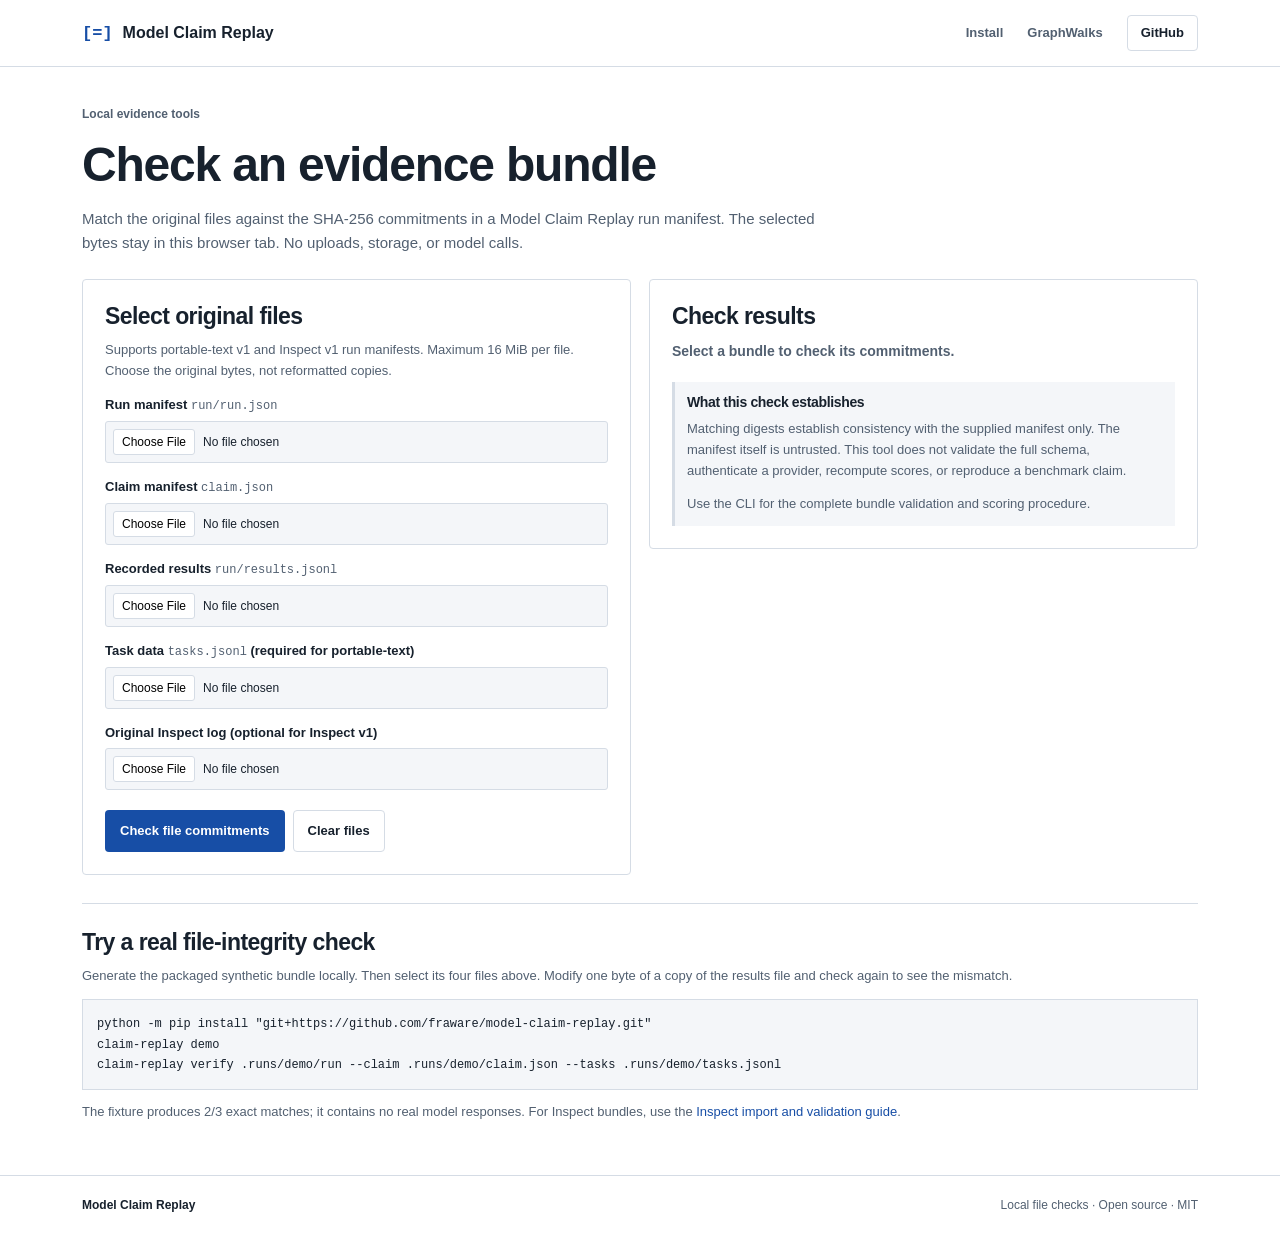
==== website/check.html @ dbd03eaf "Add local browser file commitment checker for replay bundles" ====
<!doctype html>
<html lang="en">
<head>
  <meta charset="utf-8">
  <meta name="viewport" content="width=device-width, initial-scale=1">
  <meta name="color-scheme" content="light">
  <meta name="description" content="Check Model Claim Replay file commitments locally in your browser. No uploads or API keys.">
  <meta http-equiv="Content-Security-Policy" content="default-src 'none'; script-src 'self'; style-src 'self'; connect-src 'none'; form-action 'none'; base-uri 'none'; object-src 'none'">
  <link rel="canonical" href="https://fraware.github.io/model-claim-replay/check.html">
  <title>Check an evidence bundle — Model Claim Replay</title>
  <link rel="stylesheet" href="./style.css">
  <link rel="stylesheet" href="./check.css">
  <script src="./check.js" defer></script>
</head>
<body>
  <a class="skip" href="#main">Skip to bundle checker</a>
  <header class="site-header"><div class="wrap header-inside">
    <a class="brand" href="./index.html"><span class="brand-mark" aria-hidden="true">[=]</span><span>Model Claim Replay</span></a>
    <nav class="navigation" aria-label="Main navigation"><a href="./index.html#install">Install</a><a href="./graphwalks.html">GraphWalks</a><a class="github-link" href="https://github.com/fraware/model-claim-replay">GitHub</a></nav>
  </div></header>
  <main id="main" class="wrap checker">
    <p class="section-label">Local evidence tools</p>
    <h1>Check an evidence bundle</h1>
    <p class="checker-lede">Match the original files against the SHA-256 commitments in a Model Claim Replay run manifest. The selected bytes stay in this browser tab. No uploads, storage, or model calls.</p>
    <div class="checker-layout">
      <section class="checker-panel" aria-labelledby="files-heading">
        <h2 id="files-heading">Select original files</h2>
        <p class="checker-note">Supports portable-text v1 and Inspect v1 run manifests. Maximum 16 MiB per file. Choose the original bytes, not reformatted copies.</p>
        <form id="bundle-form">
          <label for="run-file">Run manifest <code>run/run.json</code></label>
          <input id="run-file" type="file" accept=".json,application/json" required>
          <label for="claim-file">Claim manifest <code>claim.json</code></label>
          <input id="claim-file" type="file" accept=".json,application/json" required>
          <label for="results-file">Recorded results <code>run/results.jsonl</code></label>
          <input id="results-file" type="file" accept=".jsonl,.ndjson" required>
          <label for="tasks-file">Task data <code>tasks.jsonl</code> (required for portable-text)</label>
          <input id="tasks-file" type="file" accept=".jsonl,.ndjson">
          <label for="source-file">Original Inspect log (optional for Inspect v1)</label>
          <input id="source-file" type="file">
          <div class="checker-actions"><button class="button button-dark" type="submit" id="check-submit">Check file commitments</button><button class="button button-light" type="reset">Clear files</button></div>
        </form>
      </section>
      <section class="checker-panel" aria-labelledby="results-heading">
        <h2 id="results-heading">Check results</h2>
        <p id="check-status" role="status">Select a bundle to check its commitments.</p>
        <dl id="bundle-summary" hidden></dl>
        <div id="check-results" aria-live="polite"></div>
        <div class="trust-note">
          <h3>What this check establishes</h3>
          <p>Matching digests establish consistency with the supplied manifest only. The manifest itself is untrusted. This tool does not validate the full schema, authenticate a provider, recompute scores, or reproduce a benchmark claim.</p>
          <p>Use the CLI for the complete bundle validation and scoring procedure.</p>
        </div>
      </section>
    </div>
    <section class="checker-help">
      <h2>Try a real file-integrity check</h2>
      <p>Generate the packaged synthetic bundle locally. Then select its four files above. Modify one byte of a copy of the results file and check again to see the mismatch.</p>
      <pre><code>python -m pip install "git+https://github.com/fraware/model-claim-replay.git"
claim-replay demo
claim-replay verify .runs/demo/run --claim .runs/demo/claim.json --tasks .runs/demo/tasks.jsonl</code></pre>
      <p>The fixture produces 2/3 exact matches; it contains no real model responses. For Inspect bundles, use the <a href="https://github.com/fraware/model-claim-replay#import-an-official-inspect-ai-evaluation-log">Inspect import and validation guide</a>.</p>
    </section>
  </main>
  <footer class="footer"><div class="wrap footer-inner"><span class="footer-brand">Model Claim Replay</span><span>Local file checks · Open source · MIT</span></div></footer>
</body>
</html>
---- website/style.css ----
/* Shared interface tokens: neutral surfaces, blue actions, rust warnings.
   System sans-serif for reading; monospace only for machine identifiers. */
:root {
  --ink: #17212d;
  --muted: #526071;
  --line: #d5dce5;
  --surface: #f4f6f9;
  --white: #ffffff;
  --accent: #174ea6;
  --accent-hover: #103b81;
  --accent-soft: #eaf1fc;
  --warning: #963b16;
  --warning-soft: #fff1e8;
  --sans: Arial, Helvetica, sans-serif;
  --mono: ui-monospace, SFMono-Regular, Consolas, "Liberation Mono", monospace;
}
* { box-sizing: border-box; }
html { scroll-behavior: auto; }
body { margin: 0; background: var(--white); color: var(--ink); font: 15px/1.6 var(--sans); }
h1,h2,h3,p { margin: 0; }
h1,h2,h3 { font-weight: 700; line-height: 1.22; letter-spacing: -.025em; }
h1 { font-size: clamp(32px,4vw,48px); }
h2 { font-size: clamp(23px,2.5vw,32px); }
h3 { font-size: 19px; }
em,i { font-style: normal; }
a { color: var(--accent); text-decoration: none; }
a:hover { text-decoration: underline; text-underline-offset: 3px; }
button,input { font: inherit; }
button { cursor: pointer; }
button:disabled { cursor: default; opacity: .55; }
:focus-visible { outline: 2px solid var(--accent); outline-offset: 3px; }
.wrap { max-width: 1180px; padding-left: 32px; padding-right: 32px; margin: 0 auto; }
.skip { position: absolute; left: 10px; top: -70px; z-index: 20; padding: 10px; background: var(--white); }
.skip:focus { top: 10px; }
.brand { display: inline-flex; align-items: center; gap: 10px; color: var(--ink); font-size: 16px; font-weight: 700; white-space: nowrap; }
.brand-mark { font: 700 17px var(--mono); color: var(--accent); }
.brand:hover { text-decoration: none; }
@media (max-width: 700px) {
  .wrap { padding-left: 20px; padding-right: 20px; }
}

.site-header { border-bottom: 1px solid var(--line); }
.header-inside { min-height: 66px; display:flex; align-items:center; justify-content:space-between; gap:16px; }
.navigation { display:flex; align-items:center; gap:24px; font-size:13px; font-weight:600; }
.navigation a { color:var(--muted); }
.navigation .github-link { color:var(--ink); border:1px solid var(--line); padding:7px 13px; border-radius:4px; }
.hero { display:grid; grid-template-columns:minmax(0,1fr) minmax(0,1.04fr); gap:44px; align-items:center; padding-top:52px; padding-bottom:42px; }
.section-label { font-size:12px; font-weight:600; color:var(--muted); margin-bottom:12px; }
.section-label .rule { display:none; }
.hero h1 { margin-bottom:18px; }
.hero .intro { max-width:480px; color:var(--muted); font-size:16px; }
.hero-actions { display:flex; flex-wrap:wrap; gap:10px; margin-top:22px; }
.button { display:inline-flex; align-items:center; justify-content:center; gap:12px; border:1px solid transparent; border-radius:4px; min-height:42px; padding:9px 14px; font-size:13px; line-height:1.4; font-weight:700; }
.button:hover { text-decoration:none; }
.button-dark,.button-accent { background:var(--accent); color:var(--white); }
.button-dark:hover,.button-accent:hover:not(:disabled) { background:var(--accent-hover); }
.button-light,.button-paper { background:var(--white); color:var(--ink); border-color:var(--line); }
.button-light:hover,.button-paper:hover { background:var(--surface); }
.hero-plate { border:1px solid var(--line); border-radius:5px; padding:22px; background:var(--white); }
.plate-top { display:flex; justify-content:space-between; align-items:center; flex-wrap:wrap; gap:8px; padding-bottom:12px; border-bottom:1px solid var(--line); font-size:12px; color:var(--muted); }
.plate-stamp { color:var(--accent); font-weight:600; }
.plate-kicker { color:var(--muted); font-size:12px; margin-top:16px; }
.finding-headline { font-size:22px; margin:6px 0 14px; letter-spacing:-.02em; }
.finding-number { font-size:48px; line-height:1.1; font-weight:700; font-variant-numeric:tabular-nums; letter-spacing:-.04em; margin-bottom:14px; }
.finding-number span { font-size:24px; font-weight:400; color:var(--muted); letter-spacing:0; }
.finding-bar { display:flex; height:12px; gap:3px; }
.finding-bar span { flex:1; background:#5c87cd; }
.finding-bar span+span { background:#b74d22; }
.finding-labels { display:flex; justify-content:space-between; gap:10px; font-size:12px; margin-top:6px; }
.finding-labels span+span { color:var(--warning); text-align:right; }
.finding-limit { margin-top:12px; font-size:13px; }
.plate-note { color:var(--muted); font-size:13px; margin:9px 0 12px; }
.finding-links { display:flex; flex-wrap:wrap; gap:6px 16px; font-size:13px; }
.install,.work,.closing-inner { padding-top:36px; padding-bottom:40px; border-top:1px solid var(--line); }
.install-grid { display:grid; grid-template-columns:minmax(0,.8fr) minmax(0,1.2fr); gap:32px; align-items:center; }
.install-grid>div { min-width:0; }
.install h2 { margin-bottom:10px; }
.install-grid p { color:var(--muted); font-size:14px; margin-bottom:10px; }
.text-link { font-size:13px; font-weight:600; }
.install-terminal { border:1px solid var(--line); border-radius:4px; background:var(--surface); }
.terminal-top { display:flex; justify-content:space-between; align-items:center; padding:10px 14px; border-bottom:1px solid var(--line); font-size:12px; color:var(--muted); }
.terminal-top button,.reset-button { color:var(--accent); border:0; background:transparent; padding:4px; font-size:12px; font-weight:600; }
.install-terminal pre { padding:14px; margin:0; overflow-x:auto; font:12px/1.9 var(--mono); }
.install-terminal p { border-top:1px solid var(--line); padding:10px 14px; margin:0; font-size:12px; }
.work-header,.compare-intro { display:flex; align-items:flex-end; justify-content:space-between; gap:24px; margin-bottom:22px; }
.work-header>p,.compare-intro>p { max-width:420px; color:var(--muted); font-size:14px; }
.filter-bar { display:flex; gap:20px; border-bottom:1px solid var(--line); overflow-x:auto; }
.filter { white-space:nowrap; border:0; border-bottom:3px solid transparent; background:transparent; padding:9px 2px; color:var(--muted); font-size:13px; }
.filter span { font:11px var(--mono); margin-left:4px; }
.filter.active { color:var(--accent); border-bottom-color:var(--accent); font-weight:700; }
.claim-row { width:100%; text-align:left; border:0; border-bottom:1px solid var(--line); color:var(--ink); background:var(--white); display:grid; grid-template-columns:32px minmax(0,1fr) auto; gap:15px; padding:20px 8px; align-items:center; }
.claim-row:hover,.claim-row.selected { background:var(--accent-soft); }
.claim-marker,.tag { color:var(--muted); font:11px var(--mono); }
.claim-row h3 { margin:5px 0; }
.claim-row p { font-size:13px; color:var(--muted); }
.claim-status { border:1px solid var(--line); padding:7px 9px; color:var(--muted); font-size:10px; font-weight:700; border-radius:3px; text-align:right; }
.claim-detail { padding:20px; background:var(--surface); border-bottom:1px solid var(--line); font-size:14px; }
.claim-detail[hidden] { display:none; }
.detail-grid { display:grid; grid-template-columns:1fr .7fr; gap:24px; }
.detail-grid strong { display:block; font-size:11px; color:var(--muted); }
.detail-grid p { margin:6px 0 14px; }
.lab-section,.compare-section,.manifesto { border-top:1px solid var(--line); padding:38px 0 42px; }
.lab-grid { display:grid; grid-template-columns:minmax(0,1.5fr) minmax(0,1fr); gap:16px; }
.lab-console,.lab-summary,.compare-workspace { border:1px solid var(--line); border-radius:4px; min-width:0; }
.console-bar,.console-footer { display:flex; justify-content:space-between; align-items:center; gap:10px; padding:12px 16px; font-size:12px; color:var(--muted); background:var(--surface); }
.console-bar { border-bottom:1px solid var(--line); }
.console-footer { border-top:1px solid var(--line); }
.console-body { padding:24px 20px; }
.console-label { display:flex; justify-content:space-between; font:11px var(--mono); color:var(--muted); }
.task-prompt { margin:16px 0 20px; font-size:19px; font-weight:600; }
.answer-grid { display:grid; grid-template-columns:1fr 1fr; border:1px solid var(--line); }
.answer-grid>div { min-width:0; padding:12px; }
.answer-grid>div+div { border-left:1px solid var(--line); }
.answer-grid span { display:block; font-size:10px; color:var(--muted); }
.answer-grid code { display:block; font:14px/1.5 var(--mono); margin-top:6px; overflow-wrap:anywhere; }
.verdict { margin-top:14px; font-size:13px; color:var(--muted); font-weight:600; }
.verdict.pass { color:var(--accent); }
.verdict.fail,.conclusion-label.blocked { color:var(--warning); }
.lab-summary { padding:20px; background:var(--surface); }
.mono,.muted { color:var(--muted); font:11px var(--mono); }
.score-value { font-size:48px; line-height:1.2; font-weight:700; margin-top:10px; font-variant-numeric:tabular-nums; }
.score-value span { font-size:23px; color:var(--muted); font-weight:400; }
.score-caption,.summary-disclaimer { font-size:12px; color:var(--muted); }
.progress-track,.pair-track { height:6px; background:#dce3ed; margin:14px 0; }
.progress-track div,.pair-track i { height:100%; background:var(--accent); display:block; }
.summary-meta>div { display:flex; justify-content:space-between; gap:10px; padding:11px 0; border-bottom:1px solid var(--line); font-size:12px; }
.summary-meta span { color:var(--muted); }
.summary-meta strong { text-align:right; }
.summary-disclaimer { margin-top:15px; }
.scenario-heading,.compare-foot { display:flex; justify-content:space-between; gap:12px; align-items:center; padding:12px 16px; border-bottom:1px solid var(--line); font-size:11px; background:var(--surface); }
.scenario-heading span { color:var(--muted); }
.scenario-options { display:flex; border-bottom:1px solid var(--line); }
.scenario { flex:1; min-width:0; border:0; border-right:1px solid var(--line); background:var(--white); text-align:left; color:var(--muted); padding:12px; font-size:12px; }
.scenario:last-child { border-right:0; }
.scenario.active,.scenario:hover { background:var(--accent-soft); color:var(--accent); }
.scenario.active { font-weight:700; }
.scenario-index { font:10px var(--mono); margin-right:6px; }
.pair-board { display:grid; grid-template-columns:1fr 1fr; }
.pair-model { min-width:0; padding:18px 20px; border-bottom:1px solid var(--line); }
.pair-model:first-child { border-right:1px solid var(--line); }
.pair-model>span { font-size:11px; color:var(--muted); }
.pair-model>strong { display:block; font-size:40px; font-variant-numeric:tabular-nums; }
.pair-model small { font-size:12px; font-weight:400; color:var(--muted); }
.pair-conclusion { padding:20px; display:grid; grid-template-columns:minmax(0,1fr) minmax(0,.7fr); gap:24px; }
.conclusion-label { color:var(--accent); font-size:11px; font-weight:700; }
.pair-conclusion>div:first-child>strong { display:block; font-size:23px; line-height:1.3; margin:6px 0; }
.pair-conclusion p { color:var(--muted); font-size:13px; }
.pair-checks>div { display:flex; justify-content:space-between; gap:8px; border-bottom:1px solid var(--line); padding:9px 0; font-size:11px; }
.pair-checks strong { text-align:right; }
.compare-foot { border-top:1px solid var(--line); border-bottom:0; }
.compare-foot p { color:var(--muted); max-width:620px; }
.compare-foot a { font-weight:600; }
.manifesto-grid { display:grid; grid-template-columns:.3fr 1fr; gap:24px; }
.manifesto p { max-width:680px; color:var(--muted); font-size:14px; margin:10px 0; }
.manifesto a { font-size:13px; }
.closing { background:var(--surface); }
.closing-links { display:flex; align-items:center; gap:16px; margin-top:16px; font-size:13px; }
.footer { border-top:1px solid var(--line); color:var(--muted); font-size:12px; }
.footer-inner { display:flex; justify-content:space-between; gap:18px; padding-top:20px; padding-bottom:20px; }
.footer-brand { color:var(--ink); font-weight:700; }
@media(max-width:900px) { .hero { gap:24px; } .desktop-break { display:none; } }
@media(max-width:700px) {
  .header-inside { min-height:58px; flex-wrap:wrap; padding-top:12px; padding-bottom:12px; }
  .navigation { gap:14px; flex-wrap:wrap; font-size:12px; }
  .hero,.install-grid,.lab-grid,.detail-grid,.pair-conclusion,.manifesto-grid { grid-template-columns:minmax(0,1fr); gap:18px; }
  .hero { padding-top:28px; padding-bottom:28px; }
  .hero-plate { padding:16px; }
  .work-header,.compare-intro { display:block; }
  .work-header>p,.compare-intro>p { margin-top:8px; }
  .claim-row { grid-template-columns:22px minmax(0,1fr); gap:10px; padding:16px 4px; }
  .claim-status { grid-column:2; justify-self:start; text-align:left; white-space:normal; }
  .scenario-heading,.compare-foot,.footer-inner,.closing-links { flex-wrap:wrap; }
  .scenario { padding:10px 8px; }
  .scenario-index { display:block; margin-bottom:4px; }
  .pair-model { padding:14px; }
  .pair-model>strong { font-size:32px; }
  .lab-section,.compare-section,.manifesto,.install,.work,.closing-inner { padding-top:28px; padding-bottom:30px; }
}

.finding-share { display:flex; flex-wrap:wrap; gap:8px 12px; align-items:center; border-top:1px solid var(--line); padding-top:12px; margin-top:14px; }
.finding-share .button { min-height:34px; font-size:12px; padding:6px 10px; }
.finding-share [role=status] { font-size:12px; color:var(--muted); }
.finding-share textarea { width:100%; font:12px/1.5 var(--sans); border:1px solid var(--line); padding:8px; resize:vertical; }
.contribute-copy { color:var(--muted); margin-top:10px; font-size:14px; }
---- website/check.css ----
.checker { padding-top:38px; padding-bottom:40px; }
.checker-lede { max-width:750px; color:var(--muted); margin:12px 0 24px; }
.checker-layout { display:grid; grid-template-columns:minmax(0,1fr) minmax(0,1fr); gap:18px; align-items:start; }
.checker-panel { border:1px solid var(--line); border-radius:4px; padding:22px; min-width:0; }
.checker-panel h2,.checker-help h2 { font-size:23px; margin-bottom:10px; }
.checker-note,.trust-note p,.checker-help p { font-size:13px; color:var(--muted); margin:8px 0 12px; }
#bundle-form label { display:block; margin:14px 0 5px; font-size:13px; font-weight:600; }
#bundle-form label code { font:12px var(--mono); color:var(--muted); }
#bundle-form input { display:block; width:100%; min-width:0; border:1px solid var(--line); border-radius:3px; padding:7px; font-size:12px; background:var(--surface); }
#bundle-form input::file-selector-button { border:1px solid var(--line); background:var(--white); padding:5px 8px; margin-right:8px; border-radius:3px; cursor:pointer; }
.checker-actions { display:flex; flex-wrap:wrap; gap:8px; margin-top:20px; }
#check-status { color:var(--muted); font-size:14px; font-weight:600; }
#check-status[data-outcome="match"] { color:var(--accent); }
#check-status[data-outcome="mismatch"],#check-status[data-outcome="error"] { color:var(--warning); }
#bundle-summary { margin:12px 0; display:grid; grid-template-columns:100px minmax(0,1fr); gap:5px 10px; font-size:12px; }
#bundle-summary[hidden] { display:none; }
#bundle-summary dt { color:var(--muted); }
#bundle-summary dd { margin:0; overflow-wrap:anywhere; }
.check-row { border-top:1px solid var(--line); padding:10px 0; font-size:12px; }
.check-row strong { display:block; font-size:13px; }
.check-row[data-result="mismatch"] strong { color:var(--warning); }
.check-row[data-result="match"] strong { color:var(--accent); }
.check-row code { display:block; overflow-wrap:anywhere; font:11px/1.5 var(--mono); }
.trust-note { margin-top:20px; padding:12px; background:var(--surface); border-left:3px solid var(--line); }
.trust-note h3 { font-size:14px; }
.trust-note p:last-child { margin-bottom:0; }
.checker-help { border-top:1px solid var(--line); margin-top:28px; padding-top:24px; }
.checker-help pre { background:var(--surface); border:1px solid var(--line); padding:14px; overflow-x:auto; font:12px/1.7 var(--mono); }
@media(max-width:700px) { .checker-layout { grid-template-columns:minmax(0,1fr); } .checker { padding-top:24px; } .checker-panel { padding:15px; } }
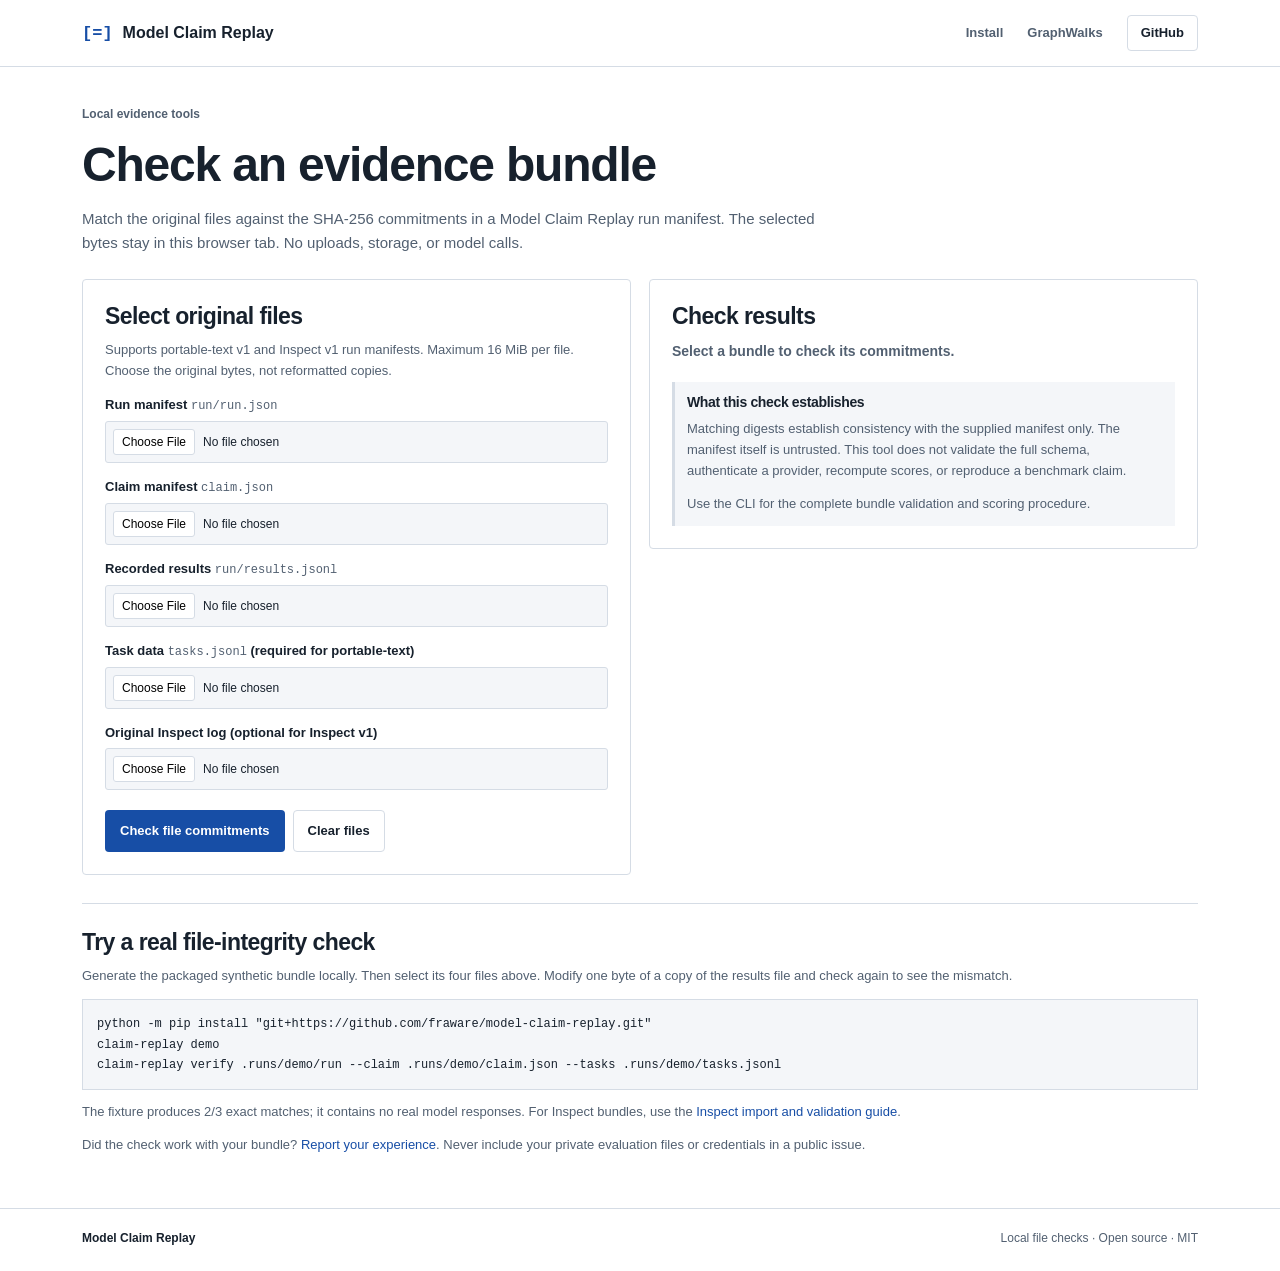
==== commit 3d7c0bfe: "Merge main into release validation and expose real developer feedback paths" ====
--- a/website/check.html
+++ b/website/check.html
@@ -59,6 +59,7 @@
 claim-replay demo
 claim-replay verify .runs/demo/run --claim .runs/demo/claim.json --tasks .runs/demo/tasks.jsonl</code></pre>
       <p>The fixture produces 2/3 exact matches; it contains no real model responses. For Inspect bundles, use the <a href="https://github.com/fraware/model-claim-replay#import-an-official-inspect-ai-evaluation-log">Inspect import and validation guide</a>.</p>
+      <p>Did the check work with your bundle? <a href="https://github.com/fraware/model-claim-replay/issues/new?template=developer-replay-feedback.yml">Report your experience</a>. Never include your private evaluation files or credentials in a public issue.</p>
     </section>
   </main>
   <footer class="footer"><div class="wrap footer-inner"><span class="footer-brand">Model Claim Replay</span><span>Local file checks · Open source · MIT</span></div></footer>
--- a/website/style.css
+++ b/website/style.css
@@ -182,3 +182,9 @@
 .finding-share [role=status] { font-size:12px; color:var(--muted); }
 .finding-share textarea { width:100%; font:12px/1.5 var(--sans); border:1px solid var(--line); padding:8px; resize:vertical; }
 .contribute-copy { color:var(--muted); margin-top:10px; font-size:14px; }
+
+.local-tool { display:flex; align-items:center; justify-content:space-between; gap:24px; padding-top:28px; padding-bottom:28px; border-top:1px solid var(--line); }
+.local-tool h2 { font-size:24px; }
+.local-tool p { font-size:14px; color:var(--muted); max-width:660px; margin-top:8px; }
+.local-tool .button { flex-shrink:0; }
+@media(max-width:700px) { .local-tool { align-items:flex-start; flex-direction:column; gap:14px; } }
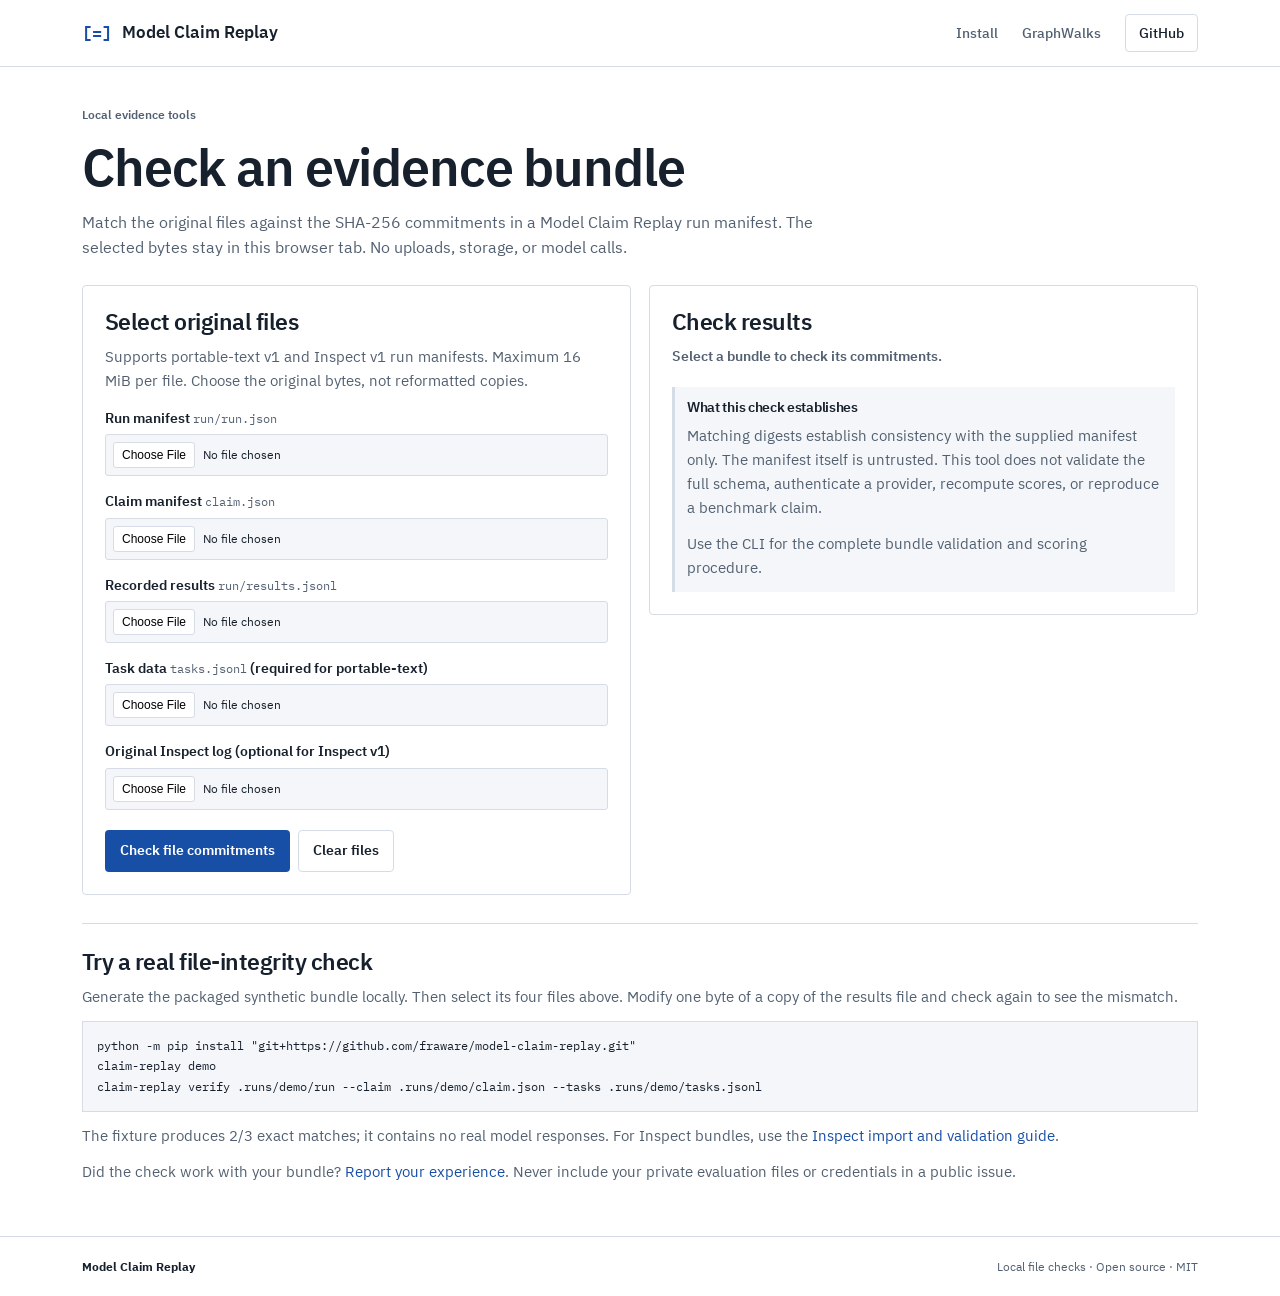
==== commit 3780e954: "Introduce self-hosted IBM Plex typography across public pages" ====
--- a/website/check.html
+++ b/website/check.html
@@ -5,9 +5,10 @@
   <meta name="viewport" content="width=device-width, initial-scale=1">
   <meta name="color-scheme" content="light">
   <meta name="description" content="Check Model Claim Replay file commitments locally in your browser. No uploads or API keys.">
-  <meta http-equiv="Content-Security-Policy" content="default-src 'none'; script-src 'self'; style-src 'self'; connect-src 'none'; form-action 'none'; base-uri 'none'; object-src 'none'">
+  <meta http-equiv="Content-Security-Policy" content="default-src 'none'; script-src 'self'; style-src 'self'; font-src 'self'; connect-src 'none'; form-action 'none'; base-uri 'none'; object-src 'none'">
   <link rel="canonical" href="https://fraware.github.io/model-claim-replay/check.html">
   <title>Check an evidence bundle — Model Claim Replay</title>
+  <link rel="stylesheet" href="./base.css">
   <link rel="stylesheet" href="./style.css">
   <link rel="stylesheet" href="./check.css">
   <script src="./check.js" defer></script>
--- a/website/base.css
+++ b/website/base.css
@@ -0,0 +1,86 @@
+@font-face {
+  font-family: "IBM Plex Sans";
+  src: url("./fonts/IBMPlexSans-Regular.woff2") format("woff2");
+  font-weight: 400;
+  font-style: normal;
+  font-display: swap;
+}
+@font-face {
+  font-family: "IBM Plex Sans";
+  src: url("./fonts/IBMPlexSans-Medium.woff2") format("woff2");
+  font-weight: 500;
+  font-style: normal;
+  font-display: swap;
+}
+@font-face {
+  font-family: "IBM Plex Sans";
+  src: url("./fonts/IBMPlexSans-SemiBold.woff2") format("woff2");
+  font-weight: 600;
+  font-style: normal;
+  font-display: swap;
+}
+@font-face {
+  font-family: "IBM Plex Sans";
+  src: url("./fonts/IBMPlexSans-Bold.woff2") format("woff2");
+  font-weight: 700;
+  font-style: normal;
+  font-display: swap;
+}
+@font-face {
+  font-family: "IBM Plex Mono";
+  src: url("./fonts/IBMPlexMono-Regular.woff2") format("woff2");
+  font-weight: 400;
+  font-style: normal;
+  font-display: swap;
+}
+@font-face {
+  font-family: "IBM Plex Mono";
+  src: url("./fonts/IBMPlexMono-Bold.woff2") format("woff2");
+  font-weight: 700;
+  font-style: normal;
+  font-display: swap;
+}
+
+/* Shared interface tokens: neutral surfaces, blue actions, rust warnings.
+   IBM Plex Sans for reading; IBM Plex Mono for machine identifiers. */
+:root {
+  --ink: #17212d;
+  --muted: #526071;
+  --line: #d5dce5;
+  --surface: #f4f6f9;
+  --white: #ffffff;
+  --accent: #174ea6;
+  --accent-hover: #103b81;
+  --accent-soft: #eaf1fc;
+  --warning: #963b16;
+  --warning-soft: #fff1e8;
+  --sans: "IBM Plex Sans", Arial, Helvetica, sans-serif;
+  --mono: "IBM Plex Mono", ui-monospace, SFMono-Regular, Consolas, "Liberation Mono", monospace;
+}
+* { box-sizing: border-box; }
+html { scroll-behavior: auto; }
+body { margin: 0; background: var(--white); color: var(--ink); font: 16px/1.6 var(--sans); font-synthesis: none; }
+h1,h2,h3,p { margin: 0; }
+h1,h2,h3 { font-weight: 600; line-height: 1.18; letter-spacing: -.022em; }
+h1 { font-size: clamp(34px,4.3vw,52px); }
+h2 { font-size: clamp(25px,2.5vw,32px); }
+h3 { font-size: 20px; }
+code,pre,kbd,samp { font-family: var(--mono); }
+button,input,select,textarea { font-family: var(--sans); }
+em,i { font-style: normal; }
+a { color: var(--accent); text-decoration: none; }
+a:hover { text-decoration: underline; text-underline-offset: 3px; }
+button,input { font: inherit; }
+button { cursor: pointer; }
+button:disabled { cursor: default; opacity: .55; }
+:focus-visible { outline: 2px solid var(--accent); outline-offset: 3px; }
+.wrap { max-width: 1180px; padding-left: 32px; padding-right: 32px; margin: 0 auto; }
+.skip { position: absolute; left: 10px; top: -70px; z-index: 20; padding: 10px; background: var(--white); }
+.skip:focus { top: 10px; }
+.brand { display: inline-flex; align-items: center; gap: 10px; color: var(--ink); font-size: 17px; font-weight: 600; white-space: nowrap; }
+.brand-mark { font: 700 17px var(--mono); color: var(--accent); }
+.brand:hover { text-decoration: none; }
+@media (max-width: 700px) {
+  .wrap { padding-left: 20px; padding-right: 20px; }
+}
+
--- a/website/style.css
+++ b/website/style.css
@@ -1,56 +1,15 @@
-/* Shared interface tokens: neutral surfaces, blue actions, rust warnings.
-   System sans-serif for reading; monospace only for machine identifiers. */
-:root {
-  --ink: #17212d;
-  --muted: #526071;
-  --line: #d5dce5;
-  --surface: #f4f6f9;
-  --white: #ffffff;
-  --accent: #174ea6;
-  --accent-hover: #103b81;
-  --accent-soft: #eaf1fc;
-  --warning: #963b16;
-  --warning-soft: #fff1e8;
-  --sans: Arial, Helvetica, sans-serif;
-  --mono: ui-monospace, SFMono-Regular, Consolas, "Liberation Mono", monospace;
-}
-* { box-sizing: border-box; }
-html { scroll-behavior: auto; }
-body { margin: 0; background: var(--white); color: var(--ink); font: 15px/1.6 var(--sans); }
-h1,h2,h3,p { margin: 0; }
-h1,h2,h3 { font-weight: 700; line-height: 1.22; letter-spacing: -.025em; }
-h1 { font-size: clamp(32px,4vw,48px); }
-h2 { font-size: clamp(23px,2.5vw,32px); }
-h3 { font-size: 19px; }
-em,i { font-style: normal; }
-a { color: var(--accent); text-decoration: none; }
-a:hover { text-decoration: underline; text-underline-offset: 3px; }
-button,input { font: inherit; }
-button { cursor: pointer; }
-button:disabled { cursor: default; opacity: .55; }
-:focus-visible { outline: 2px solid var(--accent); outline-offset: 3px; }
-.wrap { max-width: 1180px; padding-left: 32px; padding-right: 32px; margin: 0 auto; }
-.skip { position: absolute; left: 10px; top: -70px; z-index: 20; padding: 10px; background: var(--white); }
-.skip:focus { top: 10px; }
-.brand { display: inline-flex; align-items: center; gap: 10px; color: var(--ink); font-size: 16px; font-weight: 700; white-space: nowrap; }
-.brand-mark { font: 700 17px var(--mono); color: var(--accent); }
-.brand:hover { text-decoration: none; }
-@media (max-width: 700px) {
-  .wrap { padding-left: 20px; padding-right: 20px; }
-}
-
 .site-header { border-bottom: 1px solid var(--line); }
 .header-inside { min-height: 66px; display:flex; align-items:center; justify-content:space-between; gap:16px; }
-.navigation { display:flex; align-items:center; gap:24px; font-size:13px; font-weight:600; }
+.navigation { display:flex; align-items:center; gap:24px; font-size:14px; font-weight:500; }
 .navigation a { color:var(--muted); }
 .navigation .github-link { color:var(--ink); border:1px solid var(--line); padding:7px 13px; border-radius:4px; }
 .hero { display:grid; grid-template-columns:minmax(0,1fr) minmax(0,1.04fr); gap:44px; align-items:center; padding-top:52px; padding-bottom:42px; }
 .section-label { font-size:12px; font-weight:600; color:var(--muted); margin-bottom:12px; }
 .section-label .rule { display:none; }
 .hero h1 { margin-bottom:18px; }
-.hero .intro { max-width:480px; color:var(--muted); font-size:16px; }
+.hero .intro { max-width:480px; color:var(--muted); font-size:17px; }
 .hero-actions { display:flex; flex-wrap:wrap; gap:10px; margin-top:22px; }
-.button { display:inline-flex; align-items:center; justify-content:center; gap:12px; border:1px solid transparent; border-radius:4px; min-height:42px; padding:9px 14px; font-size:13px; line-height:1.4; font-weight:700; }
+.button { display:inline-flex; align-items:center; justify-content:center; gap:12px; border:1px solid transparent; border-radius:4px; min-height:42px; padding:9px 14px; font-size:14px; line-height:1.4; font-weight:600; }
 .button:hover { text-decoration:none; }
 .button-dark,.button-accent { background:var(--accent); color:var(--white); }
 .button-dark:hover,.button-accent:hover:not(:disabled) { background:var(--accent-hover); }
@@ -60,8 +19,8 @@
 .plate-top { display:flex; justify-content:space-between; align-items:center; flex-wrap:wrap; gap:8px; padding-bottom:12px; border-bottom:1px solid var(--line); font-size:12px; color:var(--muted); }
 .plate-stamp { color:var(--accent); font-weight:600; }
 .plate-kicker { color:var(--muted); font-size:12px; margin-top:16px; }
-.finding-headline { font-size:22px; margin:6px 0 14px; letter-spacing:-.02em; }
-.finding-number { font-size:48px; line-height:1.1; font-weight:700; font-variant-numeric:tabular-nums; letter-spacing:-.04em; margin-bottom:14px; }
+.finding-headline { font-size:24px; margin:6px 0 14px; letter-spacing:-.015em; }
+.finding-number { font-size:50px; line-height:1.1; font-weight:600; font-variant-numeric:tabular-nums; letter-spacing:-.04em; margin-bottom:14px; }
 .finding-number span { font-size:24px; font-weight:400; color:var(--muted); letter-spacing:0; }
 .finding-bar { display:flex; height:12px; gap:3px; }
 .finding-bar span { flex:1; background:#5c87cd; }
@@ -75,7 +34,7 @@
 .install-grid { display:grid; grid-template-columns:minmax(0,.8fr) minmax(0,1.2fr); gap:32px; align-items:center; }
 .install-grid>div { min-width:0; }
 .install h2 { margin-bottom:10px; }
-.install-grid p { color:var(--muted); font-size:14px; margin-bottom:10px; }
+.install-grid p { color:var(--muted); font-size:15px; margin-bottom:10px; }
 .text-link { font-size:13px; font-weight:600; }
 .install-terminal { border:1px solid var(--line); border-radius:4px; background:var(--surface); }
 .terminal-top { display:flex; justify-content:space-between; align-items:center; padding:10px 14px; border-bottom:1px solid var(--line); font-size:12px; color:var(--muted); }
@@ -83,7 +42,7 @@
 .install-terminal pre { padding:14px; margin:0; overflow-x:auto; font:12px/1.9 var(--mono); }
 .install-terminal p { border-top:1px solid var(--line); padding:10px 14px; margin:0; font-size:12px; }
 .work-header,.compare-intro { display:flex; align-items:flex-end; justify-content:space-between; gap:24px; margin-bottom:22px; }
-.work-header>p,.compare-intro>p { max-width:420px; color:var(--muted); font-size:14px; }
+.work-header>p,.compare-intro>p { max-width:420px; color:var(--muted); font-size:15px; }
 .filter-bar { display:flex; gap:20px; border-bottom:1px solid var(--line); overflow-x:auto; }
 .filter { white-space:nowrap; border:0; border-bottom:3px solid transparent; background:transparent; padding:9px 2px; color:var(--muted); font-size:13px; }
 .filter span { font:11px var(--mono); margin-left:4px; }
@@ -118,7 +77,7 @@
 .verdict.fail,.conclusion-label.blocked { color:var(--warning); }
 .lab-summary { padding:20px; background:var(--surface); }
 .mono,.muted { color:var(--muted); font:11px var(--mono); }
-.score-value { font-size:48px; line-height:1.2; font-weight:700; margin-top:10px; font-variant-numeric:tabular-nums; }
+.score-value { font-size:48px; line-height:1.2; font-weight:600; margin-top:10px; font-variant-numeric:tabular-nums; }
 .score-value span { font-size:23px; color:var(--muted); font-weight:400; }
 .score-caption,.summary-disclaimer { font-size:12px; color:var(--muted); }
 .progress-track,.pair-track { height:6px; background:#dce3ed; margin:14px 0; }
@@ -151,7 +110,7 @@
 .compare-foot p { color:var(--muted); max-width:620px; }
 .compare-foot a { font-weight:600; }
 .manifesto-grid { display:grid; grid-template-columns:.3fr 1fr; gap:24px; }
-.manifesto p { max-width:680px; color:var(--muted); font-size:14px; margin:10px 0; }
+.manifesto p { max-width:680px; color:var(--muted); font-size:15px; margin:10px 0; }
 .manifesto a { font-size:13px; }
 .closing { background:var(--surface); }
 .closing-links { display:flex; align-items:center; gap:16px; margin-top:16px; font-size:13px; }
@@ -161,7 +120,7 @@
 @media(max-width:900px) { .hero { gap:24px; } .desktop-break { display:none; } }
 @media(max-width:700px) {
   .header-inside { min-height:58px; flex-wrap:wrap; padding-top:12px; padding-bottom:12px; }
-  .navigation { gap:14px; flex-wrap:wrap; font-size:12px; }
+  .navigation { gap:14px; flex-wrap:wrap; font-size:13px; }
   .hero,.install-grid,.lab-grid,.detail-grid,.pair-conclusion,.manifesto-grid { grid-template-columns:minmax(0,1fr); gap:18px; }
   .hero { padding-top:28px; padding-bottom:28px; }
   .hero-plate { padding:16px; }
@@ -181,10 +140,10 @@
 .finding-share .button { min-height:34px; font-size:12px; padding:6px 10px; }
 .finding-share [role=status] { font-size:12px; color:var(--muted); }
 .finding-share textarea { width:100%; font:12px/1.5 var(--sans); border:1px solid var(--line); padding:8px; resize:vertical; }
-.contribute-copy { color:var(--muted); margin-top:10px; font-size:14px; }
+.contribute-copy { color:var(--muted); margin-top:10px; font-size:15px; }
 
 .local-tool { display:flex; align-items:center; justify-content:space-between; gap:24px; padding-top:28px; padding-bottom:28px; border-top:1px solid var(--line); }
 .local-tool h2 { font-size:24px; }
-.local-tool p { font-size:14px; color:var(--muted); max-width:660px; margin-top:8px; }
+.local-tool p { font-size:15px; color:var(--muted); max-width:660px; margin-top:8px; }
 .local-tool .button { flex-shrink:0; }
 @media(max-width:700px) { .local-tool { align-items:flex-start; flex-direction:column; gap:14px; } }
--- a/website/check.css
+++ b/website/check.css
@@ -3,8 +3,8 @@
 .checker-layout { display:grid; grid-template-columns:minmax(0,1fr) minmax(0,1fr); gap:18px; align-items:start; }
 .checker-panel { border:1px solid var(--line); border-radius:4px; padding:22px; min-width:0; }
 .checker-panel h2,.checker-help h2 { font-size:23px; margin-bottom:10px; }
-.checker-note,.trust-note p,.checker-help p { font-size:13px; color:var(--muted); margin:8px 0 12px; }
-#bundle-form label { display:block; margin:14px 0 5px; font-size:13px; font-weight:600; }
+.checker-note,.trust-note p,.checker-help p { font-size:15px; color:var(--muted); margin:8px 0 12px; }
+#bundle-form label { display:block; margin:14px 0 5px; font-size:14px; font-weight:600; }
 #bundle-form label code { font:12px var(--mono); color:var(--muted); }
 #bundle-form input { display:block; width:100%; min-width:0; border:1px solid var(--line); border-radius:3px; padding:7px; font-size:12px; background:var(--surface); }
 #bundle-form input::file-selector-button { border:1px solid var(--line); background:var(--white); padding:5px 8px; margin-right:8px; border-radius:3px; cursor:pointer; }
